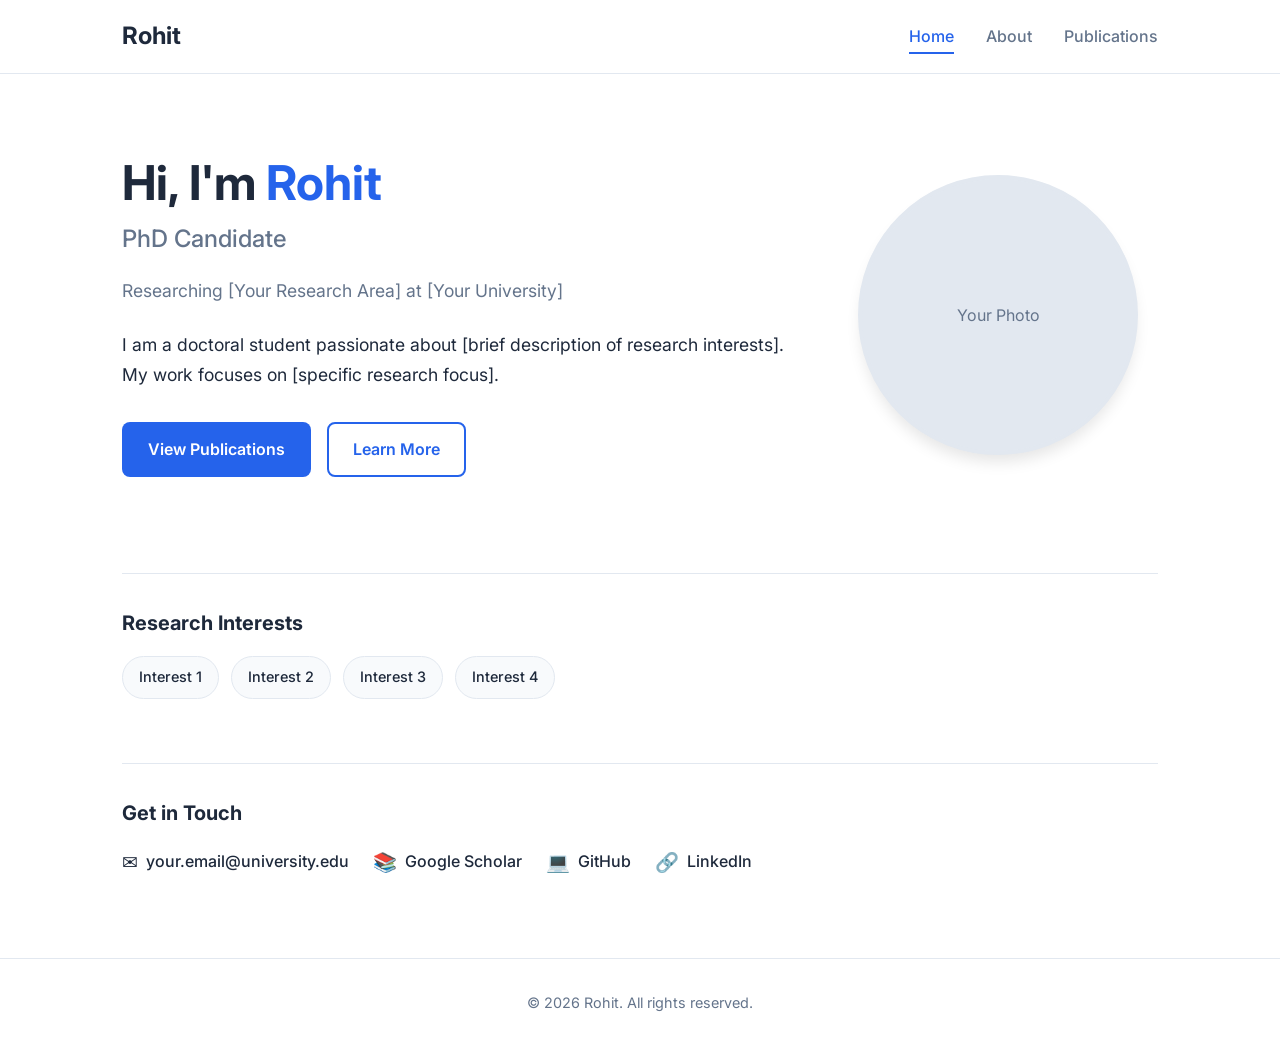
==== index.html @ 8405e7da "Add files via upload" ====
<!DOCTYPE html>
<html lang="en">
<head>
    <meta charset="UTF-8">
    <meta name="viewport" content="width=device-width, initial-scale=1.0">
    <title>Rohit | PhD Candidate</title>
    <link rel="preconnect" href="https://fonts.googleapis.com">
    <link rel="preconnect" href="https://fonts.gstatic.com" crossorigin>
    <link href="https://fonts.googleapis.com/css2?family=Inter:wght@400;500;600;700&display=swap" rel="stylesheet">
    <style>
        :root{--primary-color:#2563eb;--primary-dark:#1d4ed8;--secondary-color:#64748b;--text-color:#1e293b;--text-light:#64748b;--background:#fff;--background-alt:#f8fafc;--border-color:#e2e8f0;--font-family:'Inter',-apple-system,BlinkMacSystemFont,'Segoe UI',Roboto,sans-serif;--max-width:1100px;--shadow:0 4px 6px -1px rgba(0,0,0,0.1);--shadow-lg:0 10px 15px -3px rgba(0,0,0,0.1);--radius:8px;--transition:all .2s ease}*,*::before,*::after{box-sizing:border-box;margin:0;padding:0}html{scroll-behavior:smooth}body{font-family:var(--font-family);font-size:16px;line-height:1.7;color:var(--text-color);background:var(--background)}a{color:var(--primary-color);text-decoration:none;transition:var(--transition)}a:hover{color:var(--primary-dark)}img{max-width:100%;height:auto}.navbar{position:sticky;top:0;background:var(--background);border-bottom:1px solid var(--border-color);z-index:1000}.nav-container{max-width:var(--max-width);margin:0 auto;padding:1rem 2rem;display:flex;justify-content:space-between;align-items:center}.nav-logo{font-size:1.5rem;font-weight:700;color:var(--text-color)}.nav-logo:hover{color:var(--primary-color)}.nav-menu{display:flex;list-style:none;gap:2rem}.nav-link{color:var(--text-light);font-weight:500;padding:.5rem 0;position:relative}.nav-link::after{content:'';position:absolute;bottom:0;left:0;width:0;height:2px;background:var(--primary-color);transition:var(--transition)}.nav-link:hover,.nav-link.active{color:var(--primary-color)}.nav-link:hover::after,.nav-link.active::after{width:100%}.main-content{max-width:var(--max-width);margin:0 auto;padding:3rem 2rem;min-height:calc(100vh - 160px)}.hero{padding:2rem 0 4rem}.hero-content{display:grid;grid-template-columns:1fr 300px;gap:4rem;align-items:center}.hero-text h1{font-size:3rem;line-height:1.2;margin-bottom:.5rem}.hero-text h2{font-size:1.5rem;font-weight:500;color:var(--text-light);margin-bottom:1rem}.highlight{color:var(--primary-color)}.tagline{font-size:1.1rem;color:var(--secondary-color);margin-bottom:1.5rem}.intro{font-size:1.1rem;margin-bottom:2rem}.profile-photo{width:280px;height:280px;object-fit:cover;border-radius:50%;border:4px solid var(--border-color);box-shadow:var(--shadow-lg)}.cta-buttons{display:flex;gap:1rem;flex-wrap:wrap}.btn{display:inline-block;padding:.75rem 1.5rem;border-radius:var(--radius);font-weight:600;font-size:1rem;transition:var(--transition);cursor:pointer;border:2px solid transparent}.btn-primary{background:var(--primary-color);color:#fff}.btn-primary:hover{background:var(--primary-dark);color:#fff}.btn-secondary{background:transparent;border-color:var(--primary-color);color:var(--primary-color)}.btn-secondary:hover{background:var(--primary-color);color:#fff}.highlights,.contact-info{padding:2rem 0;border-top:1px solid var(--border-color);margin-top:2rem}.highlights h3,.contact-info h3{font-size:1.25rem;margin-bottom:1rem}.interest-tags{display:flex;flex-wrap:wrap;gap:.75rem}.tag{background:var(--background-alt);color:var(--text-color);padding:.5rem 1rem;border-radius:50px;font-size:.9rem;font-weight:500;border:1px solid var(--border-color);transition:var(--transition)}.tag:hover{background:var(--primary-color);color:#fff;border-color:var(--primary-color)}.contact-links{display:flex;flex-wrap:wrap;gap:1.5rem}.contact-link{display:flex;align-items:center;gap:.5rem;color:var(--text-color);font-weight:500}.contact-link:hover{color:var(--primary-color)}.icon{font-size:1.2rem}.footer{text-align:center;padding:2rem;border-top:1px solid var(--border-color);color:var(--text-light);font-size:.9rem}@media(max-width:768px){.nav-container{padding:1rem}.nav-menu{gap:1rem}.main-content{padding:2rem 1rem}.hero-content{grid-template-columns:1fr;gap:2rem;text-align:center}.hero-image{order:-1}.profile-photo{width:200px;height:200px}.hero-text h1{font-size:2rem}.cta-buttons{justify-content:center}.contact-links{flex-direction:column;gap:1rem}}
    </style>
</head>
<body>
    <nav class="navbar">
        <div class="nav-container">
            <a href="index.html" class="nav-logo">Rohit</a>
            <ul class="nav-menu">
                <li><a href="index.html" class="nav-link active">Home</a></li>
                <li><a href="about.html" class="nav-link">About</a></li>
                <li><a href="publications.html" class="nav-link">Publications</a></li>
            </ul>
        </div>
    </nav>

    <main class="main-content">
        <section class="hero">
            <div class="hero-content">
                <div class="hero-text">
                    <h1>Hi, I'm <span class="highlight">Rohit</span></h1>
                    <h2>PhD Candidate</h2>
                    <p class="tagline">Researching [Your Research Area] at [Your University]</p>
                    <p class="intro">
                        I am a doctoral student passionate about [brief description of research interests]. 
                        My work focuses on [specific research focus].
                    </p>
                    <div class="cta-buttons">
                        <a href="publications.html" class="btn btn-primary">View Publications</a>
                        <a href="about.html" class="btn btn-secondary">Learn More</a>
                    </div>
                </div>
                <div class="hero-image">
                    <div class="profile-photo" style="background:#e2e8f0;display:flex;align-items:center;justify-content:center;color:#64748b;font-size:1rem;">Your Photo</div>
                </div>
            </div>
        </section>

        <section class="highlights">
            <h3>Research Interests</h3>
            <div class="interest-tags">
                <span class="tag">Interest 1</span>
                <span class="tag">Interest 2</span>
                <span class="tag">Interest 3</span>
                <span class="tag">Interest 4</span>
            </div>
        </section>

        <section class="contact-info">
            <h3>Get in Touch</h3>
            <div class="contact-links">
                <a href="mailto:your.email@university.edu" class="contact-link">
                    <span class="icon">✉</span> your.email@university.edu
                </a>
                <a href="https://scholar.google.com/" target="_blank" class="contact-link">
                    <span class="icon">📚</span> Google Scholar
                </a>
                <a href="https://github.com/yourusername" target="_blank" class="contact-link">
                    <span class="icon">💻</span> GitHub
                </a>
                <a href="https://linkedin.com/in/yourusername" target="_blank" class="contact-link">
                    <span class="icon">🔗</span> LinkedIn
                </a>
            </div>
        </section>
    </main>

    <footer class="footer">
        <p>&copy; 2026 Rohit. All rights reserved.</p>
    </footer>
</body>
</html>
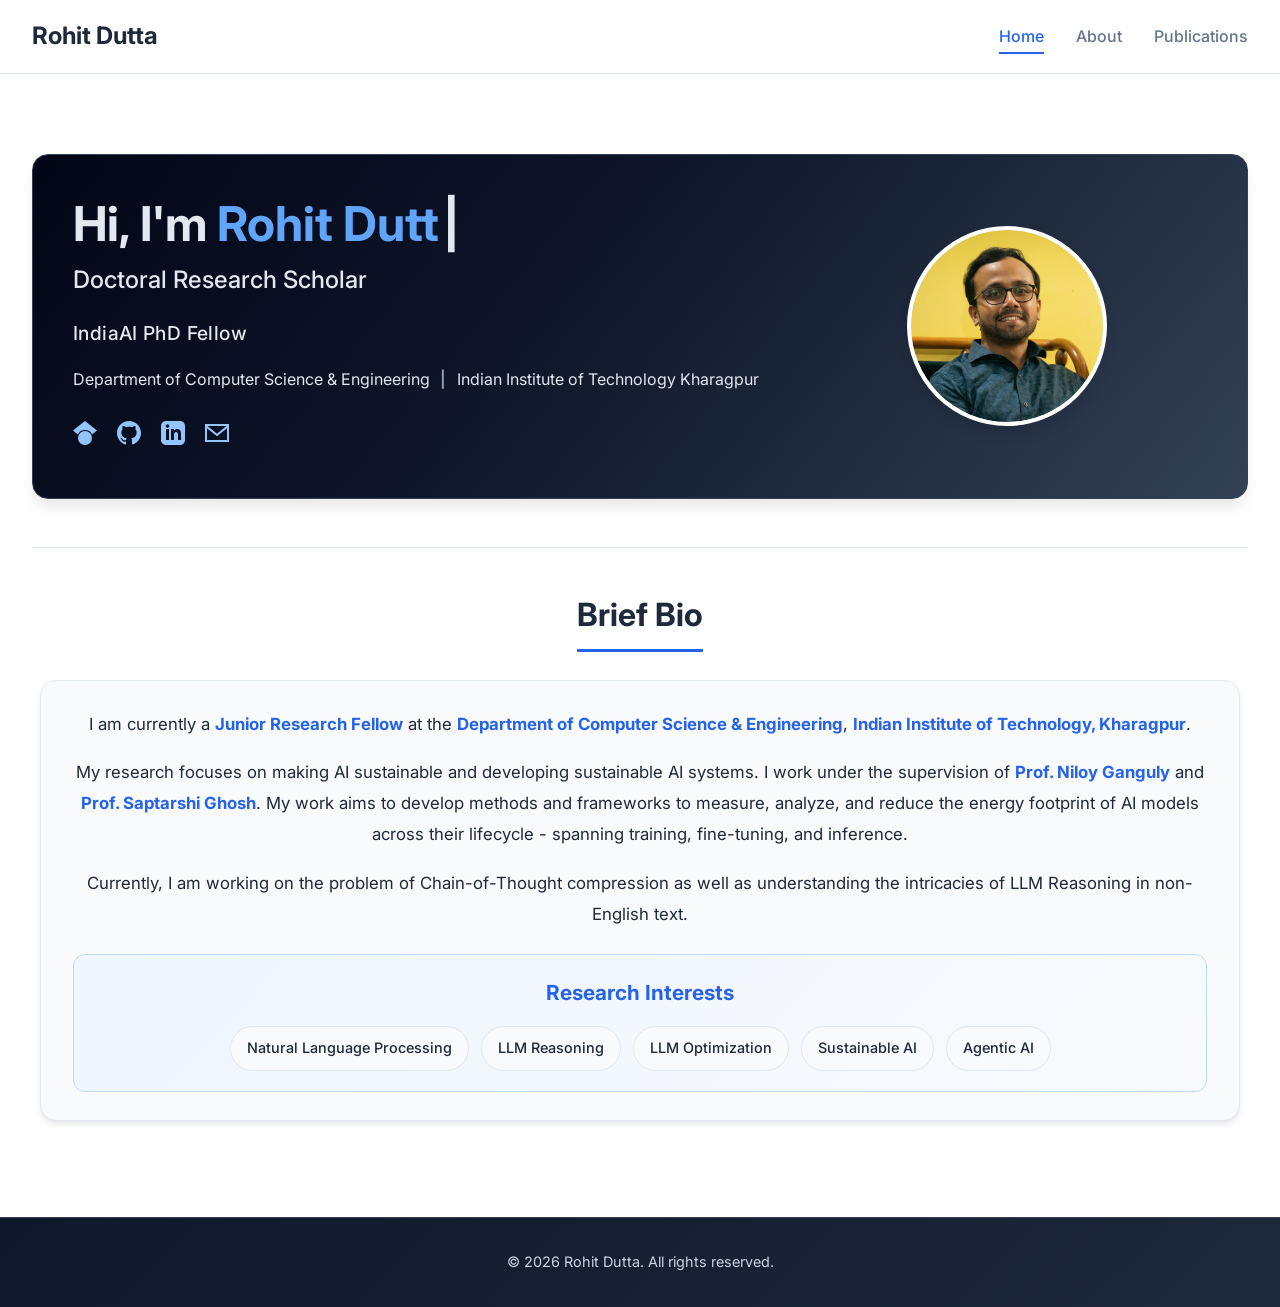
==== commit 9a01c1d8: "Add files via upload" ====
--- a/index.html
+++ b/index.html
@@ -3,18 +3,16 @@
 <head>
     <meta charset="UTF-8">
     <meta name="viewport" content="width=device-width, initial-scale=1.0">
-    <title>Rohit | PhD Candidate</title>
+    <title>Rohit Dutta - Research Scholar</title>
     <link rel="preconnect" href="https://fonts.googleapis.com">
     <link rel="preconnect" href="https://fonts.gstatic.com" crossorigin>
     <link href="https://fonts.googleapis.com/css2?family=Inter:wght@400;500;600;700&display=swap" rel="stylesheet">
-    <style>
-        :root{--primary-color:#2563eb;--primary-dark:#1d4ed8;--secondary-color:#64748b;--text-color:#1e293b;--text-light:#64748b;--background:#fff;--background-alt:#f8fafc;--border-color:#e2e8f0;--font-family:'Inter',-apple-system,BlinkMacSystemFont,'Segoe UI',Roboto,sans-serif;--max-width:1100px;--shadow:0 4px 6px -1px rgba(0,0,0,0.1);--shadow-lg:0 10px 15px -3px rgba(0,0,0,0.1);--radius:8px;--transition:all .2s ease}*,*::before,*::after{box-sizing:border-box;margin:0;padding:0}html{scroll-behavior:smooth}body{font-family:var(--font-family);font-size:16px;line-height:1.7;color:var(--text-color);background:var(--background)}a{color:var(--primary-color);text-decoration:none;transition:var(--transition)}a:hover{color:var(--primary-dark)}img{max-width:100%;height:auto}.navbar{position:sticky;top:0;background:var(--background);border-bottom:1px solid var(--border-color);z-index:1000}.nav-container{max-width:var(--max-width);margin:0 auto;padding:1rem 2rem;display:flex;justify-content:space-between;align-items:center}.nav-logo{font-size:1.5rem;font-weight:700;color:var(--text-color)}.nav-logo:hover{color:var(--primary-color)}.nav-menu{display:flex;list-style:none;gap:2rem}.nav-link{color:var(--text-light);font-weight:500;padding:.5rem 0;position:relative}.nav-link::after{content:'';position:absolute;bottom:0;left:0;width:0;height:2px;background:var(--primary-color);transition:var(--transition)}.nav-link:hover,.nav-link.active{color:var(--primary-color)}.nav-link:hover::after,.nav-link.active::after{width:100%}.main-content{max-width:var(--max-width);margin:0 auto;padding:3rem 2rem;min-height:calc(100vh - 160px)}.hero{padding:2rem 0 4rem}.hero-content{display:grid;grid-template-columns:1fr 300px;gap:4rem;align-items:center}.hero-text h1{font-size:3rem;line-height:1.2;margin-bottom:.5rem}.hero-text h2{font-size:1.5rem;font-weight:500;color:var(--text-light);margin-bottom:1rem}.highlight{color:var(--primary-color)}.tagline{font-size:1.1rem;color:var(--secondary-color);margin-bottom:1.5rem}.intro{font-size:1.1rem;margin-bottom:2rem}.profile-photo{width:280px;height:280px;object-fit:cover;border-radius:50%;border:4px solid var(--border-color);box-shadow:var(--shadow-lg)}.cta-buttons{display:flex;gap:1rem;flex-wrap:wrap}.btn{display:inline-block;padding:.75rem 1.5rem;border-radius:var(--radius);font-weight:600;font-size:1rem;transition:var(--transition);cursor:pointer;border:2px solid transparent}.btn-primary{background:var(--primary-color);color:#fff}.btn-primary:hover{background:var(--primary-dark);color:#fff}.btn-secondary{background:transparent;border-color:var(--primary-color);color:var(--primary-color)}.btn-secondary:hover{background:var(--primary-color);color:#fff}.highlights,.contact-info{padding:2rem 0;border-top:1px solid var(--border-color);margin-top:2rem}.highlights h3,.contact-info h3{font-size:1.25rem;margin-bottom:1rem}.interest-tags{display:flex;flex-wrap:wrap;gap:.75rem}.tag{background:var(--background-alt);color:var(--text-color);padding:.5rem 1rem;border-radius:50px;font-size:.9rem;font-weight:500;border:1px solid var(--border-color);transition:var(--transition)}.tag:hover{background:var(--primary-color);color:#fff;border-color:var(--primary-color)}.contact-links{display:flex;flex-wrap:wrap;gap:1.5rem}.contact-link{display:flex;align-items:center;gap:.5rem;color:var(--text-color);font-weight:500}.contact-link:hover{color:var(--primary-color)}.icon{font-size:1.2rem}.footer{text-align:center;padding:2rem;border-top:1px solid var(--border-color);color:var(--text-light);font-size:.9rem}@media(max-width:768px){.nav-container{padding:1rem}.nav-menu{gap:1rem}.main-content{padding:2rem 1rem}.hero-content{grid-template-columns:1fr;gap:2rem;text-align:center}.hero-image{order:-1}.profile-photo{width:200px;height:200px}.hero-text h1{font-size:2rem}.cta-buttons{justify-content:center}.contact-links{flex-direction:column;gap:1rem}}
-    </style>
+    <link rel="stylesheet" href="styles.css">
 </head>
-<body>
+<body class="home-page">
     <nav class="navbar">
         <div class="nav-container">
-            <a href="index.html" class="nav-logo">Rohit</a>
+            <a href="index.html" class="nav-logo">Rohit Dutta</a>
             <ul class="nav-menu">
                 <li><a href="index.html" class="nav-link active">Home</a></li>
                 <li><a href="about.html" class="nav-link">About</a></li>
@@ -25,57 +23,97 @@
 
     <main class="main-content">
         <section class="hero">
-            <div class="hero-content">
-                <div class="hero-text">
-                    <h1>Hi, I'm <span class="highlight">Rohit</span></h1>
-                    <h2>PhD Candidate</h2>
-                    <p class="tagline">Researching [Your Research Area] at [Your University]</p>
-                    <p class="intro">
-                        I am a doctoral student passionate about [brief description of research interests]. 
-                        My work focuses on [specific research focus].
-                    </p>
-                    <div class="cta-buttons">
-                        <a href="publications.html" class="btn btn-primary">View Publications</a>
-                        <a href="about.html" class="btn btn-secondary">Learn More</a>
+            <div class="hero-block">
+                <div class="hero-content">
+                    <div class="hero-text">
+                        <h1 id="typewriter-heading" aria-label="Hi, I'm Rohit Dutta"></h1>
+                        <h2>Doctoral Research Scholar</h2>
+                        <h3 class="fellowship-title">IndiaAI PhD Fellow</h3>
+                        <p class="tagline"><span>Department of Computer Science & Engineering</span><span class="divider">|</span><span>Indian Institute of Technology Kharagpur</span></p>
+                        <div class="social-block">
+                            <a href="https://scholar.google.com/citations?user=ID4lfNgAAAAJ&hl=en" target="_blank" title="Google Scholar">
+                                <svg xmlns="http://www.w3.org/2000/svg" width="24" height="24" viewBox="0 0 24 24" fill="currentColor"><path d="M12 24a7 7 0 1 1 0-14 7 7 0 0 1 0 14zm0-24L0 9.5l4.838 3.94A8 8 0 0 1 12 9a8 8 0 0 1 7.162 4.44L24 9.5z"/></svg>
+                            </a>
+                            <a href="https://github.com/rohitdutta2510" target="_blank" title="GitHub">
+                                <svg xmlns="http://www.w3.org/2000/svg" width="24" height="24" viewBox="0 0 24 24" fill="currentColor"><path d="M12 0c-6.626 0-12 5.373-12 12 0 5.302 3.438 9.8 8.207 11.387.599.111.793-.261.793-.577v-2.234c-3.338.726-4.033-1.416-4.033-1.416-.546-1.387-1.333-1.756-1.333-1.756-1.089-.745.083-.729.083-.729 1.205.084 1.839 1.237 1.839 1.237 1.07 1.834 2.807 1.304 3.492.997.107-.775.418-1.305.762-1.604-2.665-.305-5.467-1.334-5.467-5.931 0-1.311.469-2.381 1.236-3.221-.124-.303-.535-1.524.117-3.176 0 0 1.008-.322 3.301 1.23.957-.266 1.983-.399 3.003-.404 1.02.005 2.047.138 3.006.404 2.291-1.552 3.297-1.23 3.297-1.23.653 1.653.242 2.874.118 3.176.77.84 1.235 1.911 1.235 3.221 0 4.609-2.807 5.624-5.479 5.921.43.372.823 1.102.823 2.222v3.293c0 .319.192.694.801.576 4.765-1.589 8.199-6.086 8.199-11.386 0-6.627-5.373-12-12-12z"/></svg>
+                            </a>
+                            <a href="https://www.linkedin.com/in/rohit-dutta-kgp/" target="_blank" title="LinkedIn">
+                                <svg xmlns="http://www.w3.org/2000/svg" width="24" height="24" viewBox="0 0 24 24" fill="currentColor"><path d="M19 0h-14c-2.761 0-5 2.239-5 5v14c0 2.761 2.239 5 5 5h14c2.762 0 5-2.239 5-5v-14c0-2.761-2.238-5-5-5zm-11 19h-3v-11h3v11zm-1.5-12.268c-.966 0-1.75-.79-1.75-1.764s.784-1.764 1.75-1.764 1.75.79 1.75 1.764-.783 1.764-1.75 1.764zm13.5 12.268h-3v-5.604c0-3.368-4-3.113-4 0v5.604h-3v-11h3v1.765c1.396-2.586 7-2.777 7 2.476v6.759z"/></svg>
+                            </a>
+                            <a href="mailto:rohitdutta2510@gmail.com" title="Email">
+                                <svg xmlns="http://www.w3.org/2000/svg" width="24" height="24" viewBox="0 0 24 24" fill="currentColor"><path d="M0 3v18h24v-18h-24zm21.518 2l-9.518 7.713-9.518-7.713h19.036zm-19.518 14v-11.817l10 8.104 10-8.104v11.817h-20z"/></svg>
+                            </a>
+                        </div>
                     </div>
-                </div>
-                <div class="hero-image">
-                    <div class="profile-photo" style="background:#e2e8f0;display:flex;align-items:center;justify-content:center;color:#64748b;font-size:1rem;">Your Photo</div>
+                    <div class="hero-image">
+                        <div class="profile-photo">
+                            <img src="profile_photo.jpg" alt="Profile Photo">
+                        </div>
+                    </div>
                 </div>
             </div>
         </section>
 
-        <section class="highlights">
-            <h3>Research Interests</h3>
-            <div class="interest-tags">
-                <span class="tag">Interest 1</span>
-                <span class="tag">Interest 2</span>
-                <span class="tag">Interest 3</span>
-                <span class="tag">Interest 4</span>
-            </div>
-        </section>
+        <section class="bio">
+            <h1>Brief Bio</h1>
+            <div class="bio-content">
+                <p>I am currently a <strong>Junior Research Fellow</strong> at the <strong>Department of Computer Science &amp; Engineering</strong>, <strong>Indian Institute of Technology, Kharagpur</strong>.</p>
 
-        <section class="contact-info">
-            <h3>Get in Touch</h3>
-            <div class="contact-links">
-                <a href="mailto:your.email@university.edu" class="contact-link">
-                    <span class="icon">✉</span> your.email@university.edu
-                </a>
-                <a href="https://scholar.google.com/" target="_blank" class="contact-link">
-                    <span class="icon">📚</span> Google Scholar
-                </a>
-                <a href="https://github.com/yourusername" target="_blank" class="contact-link">
-                    <span class="icon">💻</span> GitHub
-                </a>
-                <a href="https://linkedin.com/in/yourusername" target="_blank" class="contact-link">
-                    <span class="icon">🔗</span> LinkedIn
-                </a>
+                <p>My research focuses on making AI sustainable and developing sustainable AI systems. I work under the supervision of <strong><a href="https://niloy-ganguly.github.io/" target="_blank" rel="noopener noreferrer">Prof. Niloy Ganguly</a></strong> and <strong><a href="https://sites.google.com/site/saptarshighosh/home" target="_blank" rel="noopener noreferrer">Prof. Saptarshi Ghosh</a></strong>. My work aims to develop methods and frameworks to measure, analyze, and reduce the energy footprint of AI models across their lifecycle - spanning training, fine-tuning, and inference.</p>
+
+                <p>Currently, I am working on the problem of Chain-of-Thought compression as well as understanding the intricacies of LLM Reasoning in non-English text.</p>
+                <div class="research-interests-box" aria-label="Research interests">
+                    <p class="research-interests-intro"><strong>Research Interests</strong></p>
+                    <div class="interest-tags bio-interest-tags">
+                        <span class="tag">Natural Language Processing</span>
+                        <span class="tag">LLM Reasoning</span>
+                        <span class="tag">LLM Optimization</span>
+                        <span class="tag">Sustainable AI</span>
+                        <span class="tag">Agentic AI</span>
+                    </div>
+                </div>
             </div>
         </section>
     </main>
 
     <footer class="footer">
-        <p>&copy; 2026 Rohit. All rights reserved.</p>
+        <p>&copy; 2026 Rohit Dutta. All rights reserved.</p>
     </footer>
+
+    <script>
+        (function () {
+            const heading = document.getElementById('typewriter-heading');
+            if (!heading) {
+                return;
+            }
+
+            const prefix = "Hi, I'm ";
+            const name = 'Rohit Dutta';
+            const cursor = '<span class="type-cursor" aria-hidden="true">|</span>';
+
+            let i = 0;
+            let j = 0;
+
+            const type = function () {
+                if (i < prefix.length) {
+                    heading.innerHTML = prefix.slice(0, i + 1) + cursor;
+                    i += 1;
+                    setTimeout(type, 70);
+                    return;
+                }
+
+                if (j < name.length) {
+                    heading.innerHTML = prefix + '<span class="highlight">' + name.slice(0, j + 1) + '</span>' + cursor;
+                    j += 1;
+                    setTimeout(type, 90);
+                    return;
+                }
+
+                heading.innerHTML = prefix + '<span class="highlight">' + name + '</span>';
+            };
+
+            type();
+        })();
+    </script>
 </body>
 </html>
--- a/styles.css
+++ b/styles.css
@@ -0,0 +1,399 @@
+:root {
+	--primary-color: #2563eb;
+	--primary-dark: #1d4ed8;
+	--secondary-color: #64748b;
+	--text-color: #1e293b;
+	--text-light: #64748b;
+	--background: #fff;
+	--background-alt: #f8fafc;
+	--border-color: #e2e8f0;
+	--font-family: 'Inter', -apple-system, BlinkMacSystemFont, 'Segoe UI', Roboto, sans-serif;
+	--max-width: 1100px;
+	--shadow: 0 4px 6px -1px rgba(0, 0, 0, 0.1);
+	--shadow-lg: 0 10px 15px -3px rgba(0, 0, 0, 0.1);
+	--transition: all 0.2s ease;
+}
+
+body.home-page {
+	--max-width: 1300px;
+}
+
+*,
+*::before,
+*::after {
+	box-sizing: border-box;
+	margin: 0;
+	padding: 0;
+}
+
+html {
+	scroll-behavior: smooth;
+}
+
+body {
+	font-family: var(--font-family);
+	font-size: 16px;
+	line-height: 1.7;
+	color: var(--text-color);
+	background: var(--background);
+}
+
+a {
+	color: var(--primary-color);
+	text-decoration: none;
+	transition: var(--transition);
+}
+
+a:hover {
+	color: var(--primary-dark);
+}
+
+img {
+	max-width: 100%;
+	height: auto;
+}
+
+.navbar {
+	position: sticky;
+	top: 0;
+	background: var(--background);
+	border-bottom: 1px solid var(--border-color);
+	z-index: 1000;
+}
+
+.nav-container {
+	max-width: var(--max-width);
+	margin: 0 auto;
+	padding: 1rem 2rem;
+	display: flex;
+	justify-content: space-between;
+	align-items: center;
+}
+
+.nav-logo {
+	font-size: 1.5rem;
+	font-weight: 700;
+	color: var(--text-color);
+}
+
+.nav-logo:hover {
+	color: var(--primary-color);
+}
+
+.nav-menu {
+	display: flex;
+	list-style: none;
+	gap: 2rem;
+}
+
+.nav-link {
+	color: var(--text-light);
+	font-weight: 500;
+	padding: 0.5rem 0;
+	position: relative;
+}
+
+.nav-link::after {
+	content: '';
+	position: absolute;
+	bottom: 0;
+	left: 0;
+	width: 0;
+	height: 2px;
+	background: var(--primary-color);
+	transition: var(--transition);
+}
+
+.nav-link:hover,
+.nav-link.active {
+	color: var(--primary-color);
+}
+
+.nav-link:hover::after,
+.nav-link.active::after {
+	width: 100%;
+}
+
+.main-content {
+	max-width: var(--max-width);
+	margin: 0 auto;
+	padding: 3rem 2rem;
+	min-height: calc(100vh - 160px);
+}
+
+.hero {
+	padding: 2rem 0;
+}
+
+.hero-content {
+	display: grid;
+	grid-template-columns: 1fr 300px;
+	gap: 4rem;
+	align-items: center;
+}
+
+.hero-text h1 {
+	font-size: 3rem;
+	line-height: 1.2;
+	margin-bottom: 0.5rem;
+}
+
+.type-cursor {
+	display: inline-block;
+	margin-left: 0.08em;
+	animation: cursor-blink 0.85s step-end infinite;
+}
+
+@keyframes cursor-blink {
+	0%, 100% { opacity: 1; }
+	50% { opacity: 0; }
+}
+
+.hero-text h2 {
+	font-size: 1.5rem;
+	font-weight: 500;
+	color: var(--text-light);
+	margin-bottom: 1rem;
+}
+
+.hero-text h3 {
+	font-size: 1.2rem;
+	font-weight: 500;
+	color: var(--text-light);
+	margin-bottom: 1rem;
+}
+
+.fellowship-title {
+	font-size: 1.1rem;
+	font-weight: 600;
+	letter-spacing: 0.02em;
+	color: var(--primary-dark);
+	margin-bottom: 0.75rem;
+}
+
+.highlight {
+	color: var(--primary-color);
+}
+
+.tagline {
+	font-size: 1rem;
+	color: var(--secondary-color);
+	margin-bottom: 1.5rem;
+	display: flex;
+	align-items: center;
+	gap: 0.65rem;
+	flex-wrap: wrap;
+}
+
+.tagline .divider {
+	color: #94a3b8;
+	font-weight: 600;
+}
+
+.profile-photo {
+	border-radius: 50%;
+	border: 4px solid var(--border-color);
+	box-shadow: var(--shadow-lg);
+}
+
+.interest-tags {
+	display: flex;
+	flex-wrap: wrap;
+	gap: 0.75rem;
+}
+
+.tag {
+	background: var(--background-alt);
+	color: var(--text-color);
+	padding: 0.5rem 1rem;
+	border-radius: 50px;
+	font-size: 0.9rem;
+	font-weight: 500;
+	border: 1px solid var(--border-color);
+	transition: var(--transition);
+}
+
+.tag:hover {
+	background: var(--primary-color);
+	color: #fff;
+	border-color: var(--primary-color);
+}
+
+.footer {
+	text-align: center;
+	padding: 2rem;
+	background: linear-gradient(135deg, #0f172a 0%, #1e293b 100%);
+	border-top: 1px solid #334155;
+	color: #cbd5e1;
+	font-size: 0.9rem;
+}
+
+.social-block {
+	display: flex;
+	gap: 1.25rem;
+}
+
+.social-block a {
+	color: var(--primary-color);
+	font-size: 1.5rem;
+	transition: var(--transition);
+}
+
+.social-block a:hover {
+	color: var(--primary-dark);
+	transform: scale(1.15);
+}
+
+.bio {
+	padding: 2.5rem 0 3rem;
+	border-top: 1px solid var(--border-color);
+	margin-top: 1rem;
+	text-align: center;
+}
+
+.bio h1 {
+	display: inline-block;
+	font-size: 2rem;
+	padding-bottom: 0.4rem;
+	border-bottom: 3px solid var(--primary-color);
+}
+
+.bio-content {
+	max-width: 1200px;
+	margin: 1.75rem auto 0;
+	text-align: center;
+	font-size: 1.05rem;
+	color: var(--text-color);
+	line-height: 1.85;
+	background: var(--background-alt);
+	border: 1px solid var(--border-color);
+	border-radius: 16px;
+	padding: 1.75rem 2rem;
+	box-shadow: var(--shadow);
+}
+
+.bio-content p + p {
+	margin-top: 1.1rem;
+}
+
+.research-interests-box {
+	margin-top: 1.5rem;
+	padding: 1.15rem 1.2rem 1.25rem;
+	border: 1px solid #bfdbfe;
+	border-radius: 12px;
+	background: linear-gradient(135deg, #eff6ff 0%, #f8fafc 100%);
+}
+
+.research-interests-intro {
+	margin-top: 0;
+	font-weight: 600;
+	font-size: 1.3rem;
+	color: var(--primary-dark);
+}
+
+.bio-interest-tags {
+	margin-top: 0.9rem;
+	justify-content: center;
+}
+
+.bio-content strong {
+	color: var(--primary-color);
+	font-weight: 700;
+}
+
+.hero-block {
+	background: linear-gradient(130deg, #020617 0%, #0f172a 45%, #334155 100%);
+	border: 1px solid #334155;
+	border-radius: 16px;
+	padding: 2.5rem;
+	box-shadow: var(--shadow-lg);
+}
+
+.hero-block .hero-text h1,
+.hero-block .hero-text h2,
+.hero-block .hero-text h3,
+.hero-block .tagline {
+	color: #e2e8f0;
+}
+
+.hero-block .highlight {
+	color: #60a5fa;
+}
+
+.hero-block .tagline .divider {
+	color: #94a3b8;
+}
+
+.hero-block .social-block a {
+	color: #93c5fd;
+}
+
+.hero-block .social-block a:hover {
+	color: #dbeafe;
+}
+
+.hero-block .profile-photo {
+	width: 200px;
+	height: 200px;
+	border-radius: 50%;
+	overflow: hidden;
+	border: 4px solid #fff;
+	box-shadow: var(--shadow-lg);
+	background: #e2e8f0;
+}
+
+.hero-block .profile-photo img {
+	width: 100%;
+	height: 100%;
+	object-fit: cover;
+	border-radius: 50%;
+}
+
+.page-header {
+	text-align: center;
+	margin-bottom: 3rem;
+	padding-bottom: 2rem;
+	border-bottom: 1px solid var(--border-color);
+}
+
+.page-header h1 {
+	font-size: 2.5rem;
+	margin-bottom: 0.5rem;
+}
+
+.page-subtitle {
+	color: var(--text-light);
+	font-size: 1.1rem;
+}
+
+@media (max-width: 768px) {
+	.nav-container {
+		padding: 1rem;
+	}
+
+	.nav-menu {
+		gap: 1rem;
+	}
+
+	.main-content {
+		padding: 2rem 1rem;
+	}
+
+	.hero-content {
+		grid-template-columns: 1fr;
+		gap: 2rem;
+		text-align: center;
+	}
+
+	.hero-image {
+		order: -1;
+	}
+
+	.tagline {
+		justify-content: center;
+	}
+
+	.tagline .divider {
+		display: none;
+	}
+}
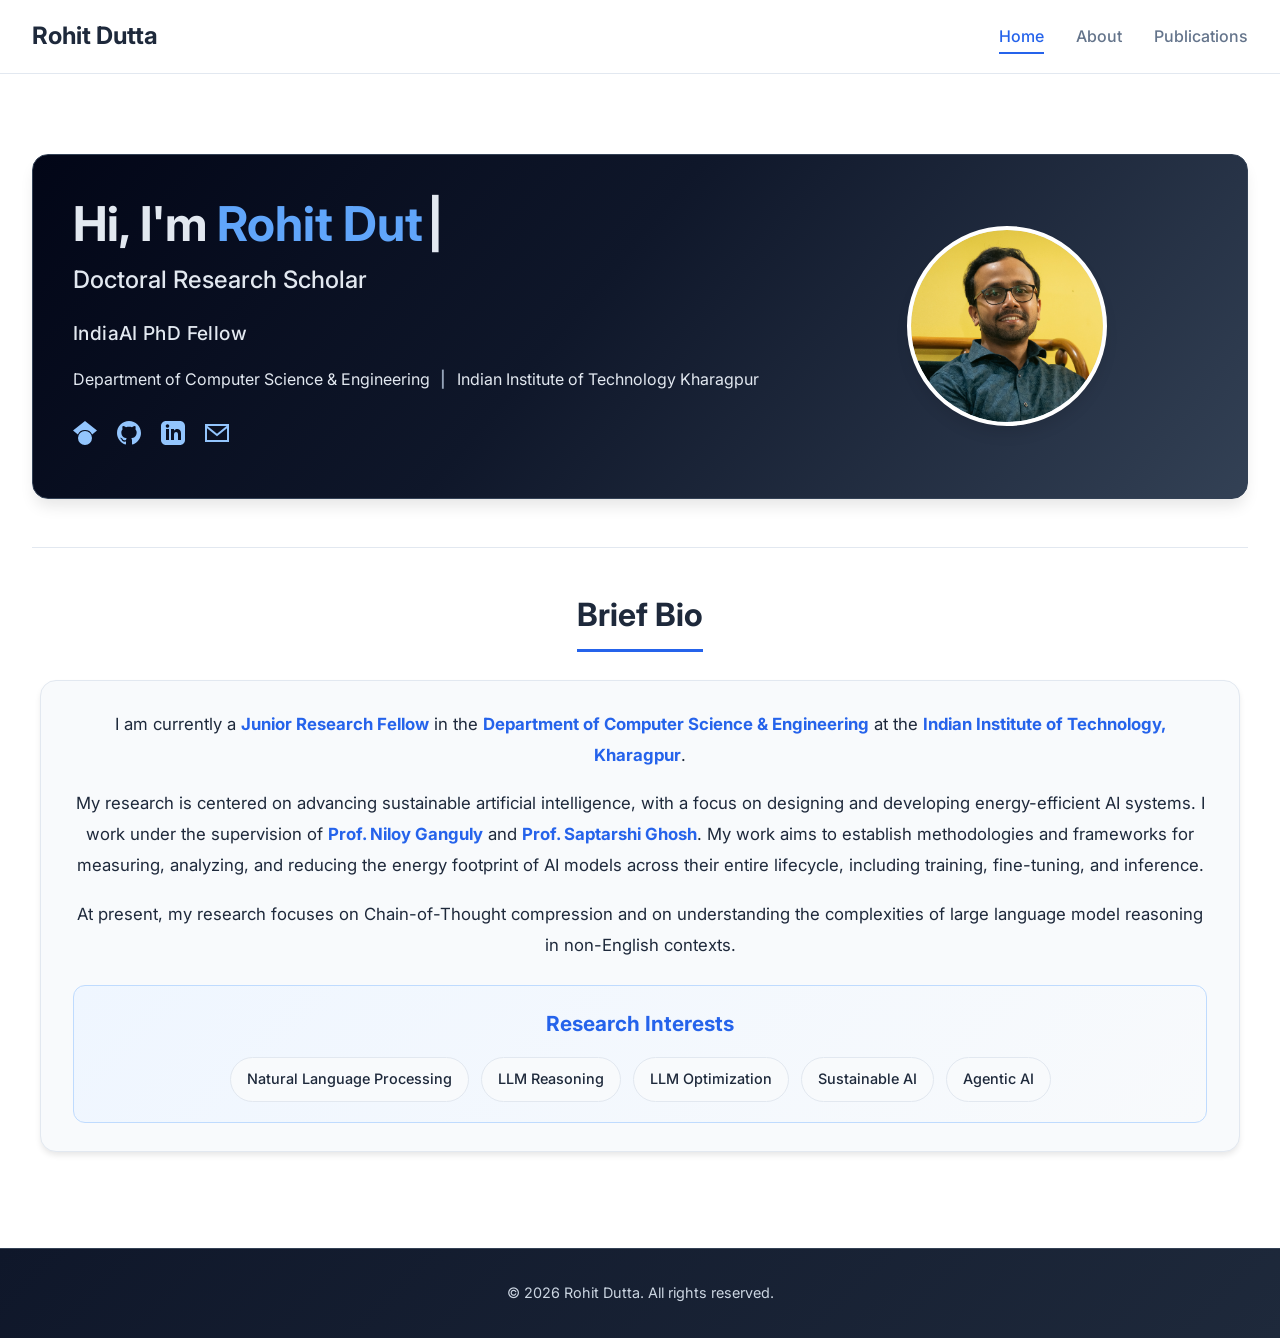
==== commit 7f5a5748: "Add files via upload" ====
--- a/index.html
+++ b/index.html
@@ -57,11 +57,11 @@
         <section class="bio">
             <h1>Brief Bio</h1>
             <div class="bio-content">
-                <p>I am currently a <strong>Junior Research Fellow</strong> at the <strong>Department of Computer Science &amp; Engineering</strong>, <strong>Indian Institute of Technology, Kharagpur</strong>.</p>
+                <p>I am currently a <strong>Junior Research Fellow</strong> in the <strong>Department of Computer Science &amp; Engineering</strong> at the <strong>Indian Institute of Technology, Kharagpur</strong>.</p>
 
-                <p>My research focuses on making AI sustainable and developing sustainable AI systems. I work under the supervision of <strong><a href="https://niloy-ganguly.github.io/" target="_blank" rel="noopener noreferrer">Prof. Niloy Ganguly</a></strong> and <strong><a href="https://sites.google.com/site/saptarshighosh/home" target="_blank" rel="noopener noreferrer">Prof. Saptarshi Ghosh</a></strong>. My work aims to develop methods and frameworks to measure, analyze, and reduce the energy footprint of AI models across their lifecycle - spanning training, fine-tuning, and inference.</p>
+                <p>My research is centered on advancing sustainable artificial intelligence, with a focus on designing and developing energy-efficient AI systems. I work under the supervision of <strong><a href="https://niloy-ganguly.github.io/" target="_blank" rel="noopener noreferrer">Prof. Niloy Ganguly</a></strong> and <strong><a href="https://sites.google.com/site/saptarshighosh/home" target="_blank" rel="noopener noreferrer">Prof. Saptarshi Ghosh</a></strong>. My work aims to establish methodologies and frameworks for measuring, analyzing, and reducing the energy footprint of AI models across their entire lifecycle, including training, fine-tuning, and inference.</p>
 
-                <p>Currently, I am working on the problem of Chain-of-Thought compression as well as understanding the intricacies of LLM Reasoning in non-English text.</p>
+                <p>At present, my research focuses on Chain-of-Thought compression and on understanding the complexities of large language model reasoning in non-English contexts.</p>
                 <div class="research-interests-box" aria-label="Research interests">
                     <p class="research-interests-intro"><strong>Research Interests</strong></p>
                     <div class="interest-tags bio-interest-tags">
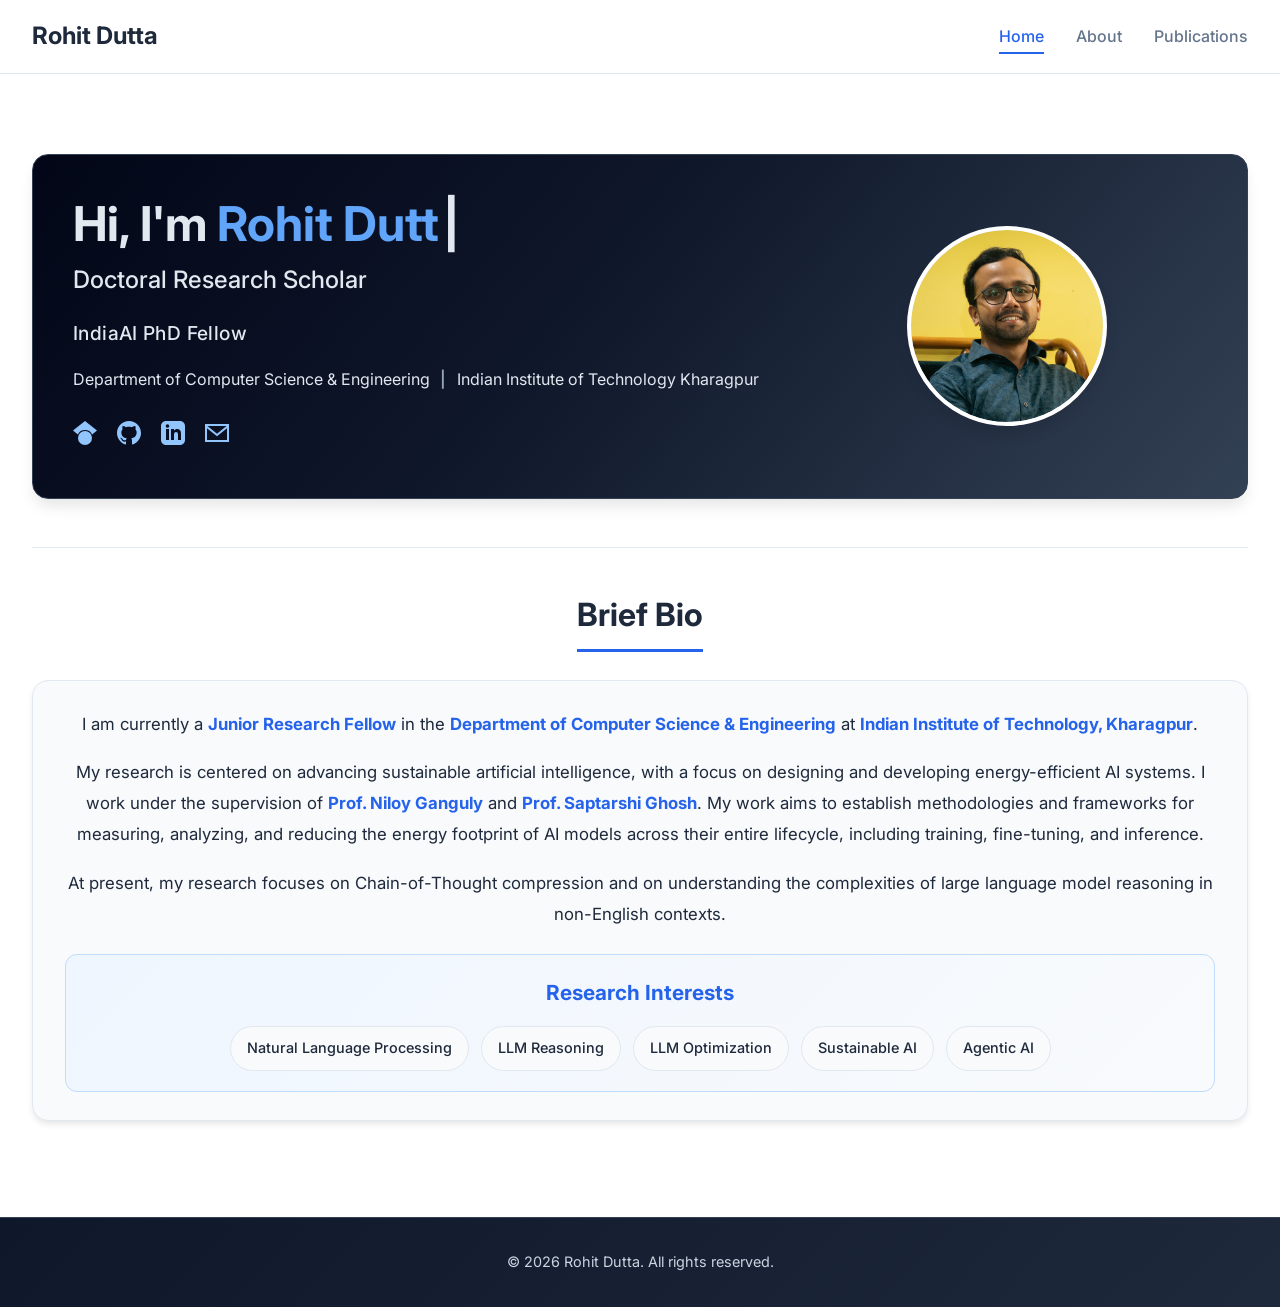
==== commit 7836c132: "Fix HTML encoding issues in index.html" ====
--- a/index.html
+++ b/index.html
@@ -57,7 +57,7 @@
         <section class="bio">
             <h1>Brief Bio</h1>
             <div class="bio-content">
-                <p>I am currently a <strong>Junior Research Fellow</strong> in the <strong>Department of Computer Science &amp; Engineering</strong> at the <strong>Indian Institute of Technology, Kharagpur</strong>.</p>
+                <p>I am currently a <strong>Junior Research Fellow</strong> in the <strong>Department of Computer Science &amp; Engineering</strong> at <strong>Indian Institute of Technology, Kharagpur</strong>.</p>
 
                 <p>My research is centered on advancing sustainable artificial intelligence, with a focus on designing and developing energy-efficient AI systems. I work under the supervision of <strong><a href="https://niloy-ganguly.github.io/" target="_blank" rel="noopener noreferrer">Prof. Niloy Ganguly</a></strong> and <strong><a href="https://sites.google.com/site/saptarshighosh/home" target="_blank" rel="noopener noreferrer">Prof. Saptarshi Ghosh</a></strong>. My work aims to establish methodologies and frameworks for measuring, analyzing, and reducing the energy footprint of AI models across their entire lifecycle, including training, fine-tuning, and inference.</p>
 
--- a/styles.css
+++ b/styles.css
@@ -259,7 +259,7 @@
 }
 
 .bio-content {
-	max-width: 1200px;
+	max-width: 1300px;
 	margin: 1.75rem auto 0;
 	text-align: center;
 	font-size: 1.05rem;
@@ -396,4 +396,4 @@
 	.tagline .divider {
 		display: none;
 	}
-}+}
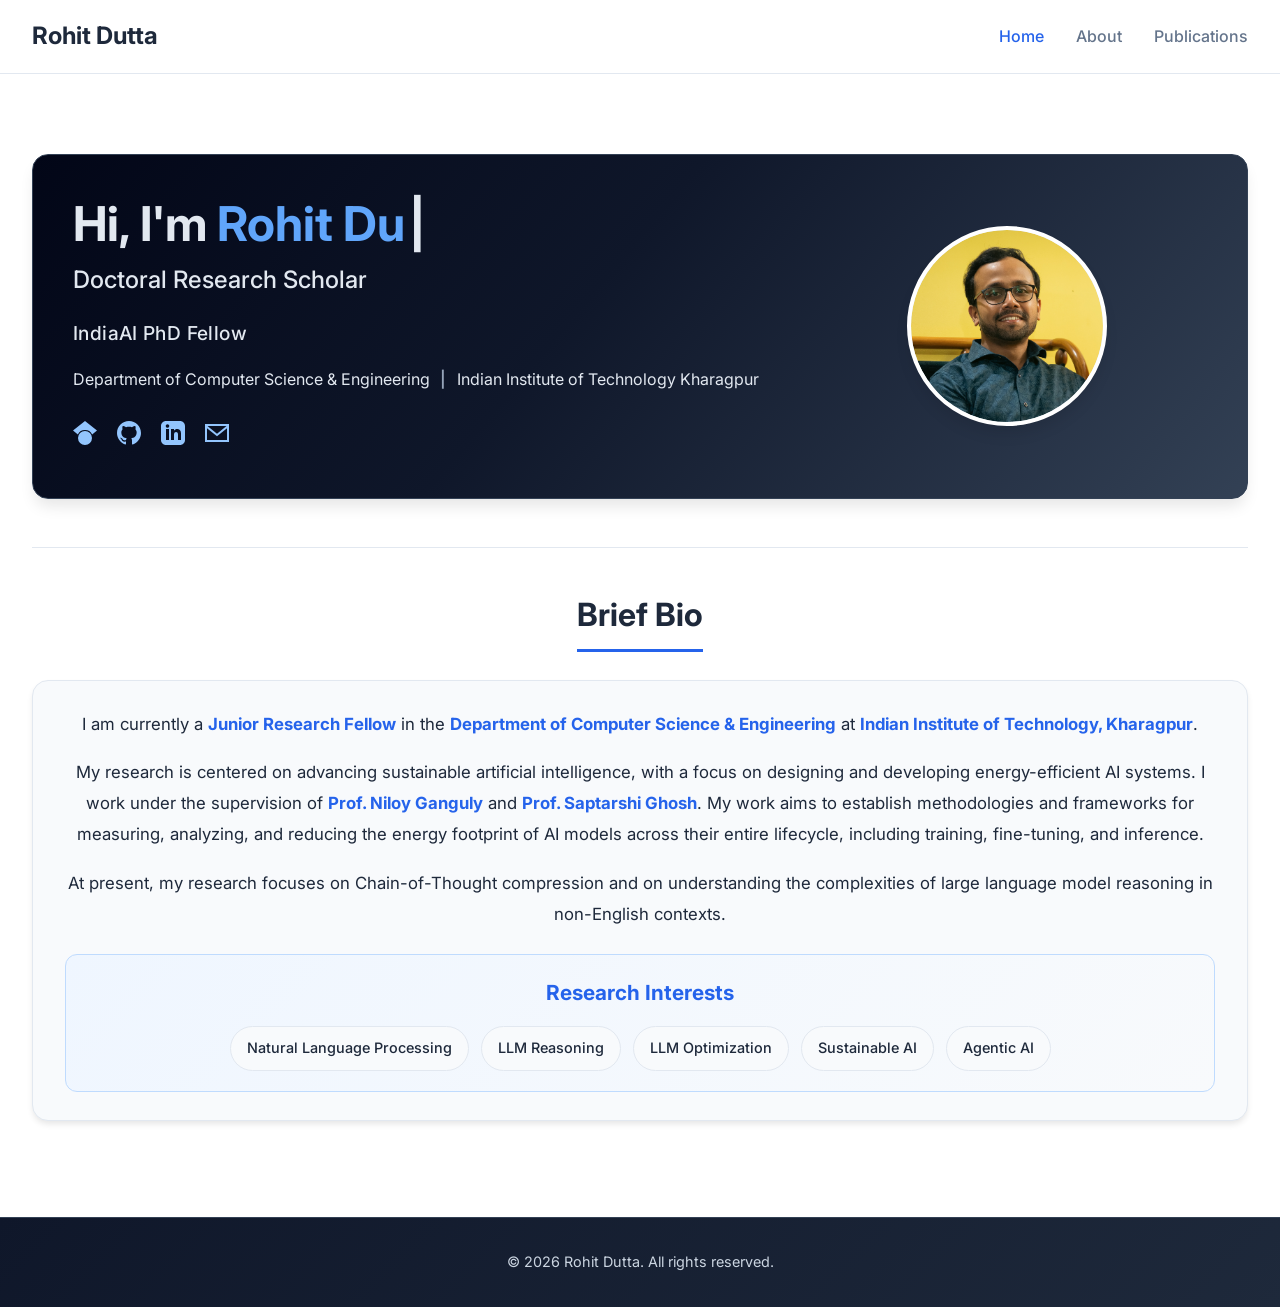
==== commit 8cac891a: "Add files via upload" ====
--- a/index.html
+++ b/index.html
@@ -13,11 +13,17 @@
     <nav class="navbar">
         <div class="nav-container">
             <a href="index.html" class="nav-logo">Rohit Dutta</a>
-            <ul class="nav-menu">
+            <button class="nav-toggle" type="button" aria-label="Open navigation menu" aria-expanded="false" aria-controls="site-menu">
+                <span></span>
+                <span></span>
+                <span></span>
+            </button>
+            <ul class="nav-menu" id="site-menu">
                 <li><a href="index.html" class="nav-link active">Home</a></li>
                 <li><a href="about.html" class="nav-link">About</a></li>
                 <li><a href="publications.html" class="nav-link">Publications</a></li>
             </ul>
+            <button class="nav-overlay" type="button" aria-label="Close navigation menu"></button>
         </div>
     </nav>
 
@@ -80,40 +86,6 @@
         <p>&copy; 2026 Rohit Dutta. All rights reserved.</p>
     </footer>
 
-    <script>
-        (function () {
-            const heading = document.getElementById('typewriter-heading');
-            if (!heading) {
-                return;
-            }
-
-            const prefix = "Hi, I'm ";
-            const name = 'Rohit Dutta';
-            const cursor = '<span class="type-cursor" aria-hidden="true">|</span>';
-
-            let i = 0;
-            let j = 0;
-
-            const type = function () {
-                if (i < prefix.length) {
-                    heading.innerHTML = prefix.slice(0, i + 1) + cursor;
-                    i += 1;
-                    setTimeout(type, 70);
-                    return;
-                }
-
-                if (j < name.length) {
-                    heading.innerHTML = prefix + '<span class="highlight">' + name.slice(0, j + 1) + '</span>' + cursor;
-                    j += 1;
-                    setTimeout(type, 90);
-                    return;
-                }
-
-                heading.innerHTML = prefix + '<span class="highlight">' + name + '</span>';
-            };
-
-            type();
-        })();
-    </script>
+    <script src="script.js"></script>
 </body>
 </html>
--- a/styles.css
+++ b/styles.css
@@ -11,6 +11,7 @@
 	--max-width: 1100px;
 	--shadow: 0 4px 6px -1px rgba(0, 0, 0, 0.1);
 	--shadow-lg: 0 10px 15px -3px rgba(0, 0, 0, 0.1);
+	--radius: 8px;
 	--transition: all 0.2s ease;
 }
 
@@ -86,6 +87,36 @@
 	gap: 2rem;
 }
 
+.nav-toggle {
+	display: none;
+	width: 42px;
+	height: 42px;
+	border: 1px solid var(--border-color);
+	border-radius: 10px;
+	background: #fff;
+	align-items: center;
+	justify-content: center;
+	flex-direction: column;
+	gap: 0.28rem;
+	cursor: pointer;
+	padding: 0;
+	transition: var(--transition);
+	z-index: 1200;
+}
+
+.nav-toggle span {
+	display: block;
+	width: 18px;
+	height: 2px;
+	background: var(--text-color);
+	border-radius: 2px;
+	transition: var(--transition);
+}
+
+.nav-overlay {
+	display: none;
+}
+
 .nav-link {
 	color: var(--text-light);
 	font-weight: 500;
@@ -93,25 +124,9 @@
 	position: relative;
 }
 
-.nav-link::after {
-	content: '';
-	position: absolute;
-	bottom: 0;
-	left: 0;
-	width: 0;
-	height: 2px;
-	background: var(--primary-color);
-	transition: var(--transition);
-}
-
 .nav-link:hover,
 .nav-link.active {
 	color: var(--primary-color);
-}
-
-.nav-link:hover::after,
-.nav-link.active::after {
-	width: 100%;
 }
 
 .main-content {
@@ -122,7 +137,7 @@
 }
 
 .hero {
-	padding: 2rem 0;
+	padding: 2rem 0 2rem;
 }
 
 .hero-content {
@@ -145,8 +160,13 @@
 }
 
 @keyframes cursor-blink {
-	0%, 100% { opacity: 1; }
-	50% { opacity: 0; }
+	0%,
+	100% {
+		opacity: 1;
+	}
+	50% {
+		opacity: 0;
+	}
 }
 
 .hero-text h2 {
@@ -194,6 +214,19 @@
 	border-radius: 50%;
 	border: 4px solid var(--border-color);
 	box-shadow: var(--shadow-lg);
+}
+
+.highlights {
+	padding: 2rem 0;
+	border-top: 1px solid var(--border-color);
+	margin-top: 2rem;
+}
+
+.highlights h1 {
+    display: inline-block;
+	font-size: 2rem;
+    margin-bottom: 1rem;
+	border-bottom: 3px solid var(--primary-color);
 }
 
 .interest-tags {
@@ -287,7 +320,7 @@
 .research-interests-intro {
 	margin-top: 0;
 	font-weight: 600;
-	font-size: 1.3rem;
+    font-size: 1.3rem;
 	color: var(--primary-dark);
 }
 
@@ -366,13 +399,284 @@
 	font-size: 1.1rem;
 }
 
+.about-section {
+	margin-bottom: 3rem;
+}
+
+.about-content {
+	display: grid;
+	grid-template-columns: 250px 1fr;
+	gap: 3rem;
+	align-items: start;
+}
+
+.profile-photo-large,
+.photo-placeholder {
+	width: 100%;
+	border-radius: var(--radius);
+	box-shadow: var(--shadow);
+}
+
+.photo-placeholder {
+	height: 300px;
+	background: #e2e8f0;
+	display: flex;
+	align-items: center;
+	justify-content: center;
+	color: #64748b;
+}
+
+.about-text h2 {
+	margin-bottom: 1rem;
+	font-size: 1.5rem;
+}
+
+.about-text p {
+	margin-bottom: 1rem;
+}
+
+.education-section,
+.experience-section,
+.skills-section {
+	margin-bottom: 3rem;
+}
+
+.education-section h2,
+.experience-section h2,
+.skills-section h2 {
+	font-size: 1.5rem;
+	margin-bottom: 1.5rem;
+	padding-bottom: 0.5rem;
+	border-bottom: 2px solid var(--primary-color);
+	display: inline-block;
+}
+
+.timeline {
+	position: relative;
+	padding-left: 2rem;
+}
+
+.timeline::before {
+	content: '';
+	position: absolute;
+	left: 0;
+	top: 0;
+	bottom: 0;
+	width: 2px;
+	background: var(--border-color);
+}
+
+.timeline-item {
+	position: relative;
+	padding-bottom: 2rem;
+	display: grid;
+	grid-template-columns: 120px 1fr;
+	gap: 1.5rem;
+}
+
+.timeline-item::before {
+	content: '';
+	position: absolute;
+	left: -2rem;
+	top: 0.5rem;
+	width: 10px;
+	height: 10px;
+	border-radius: 50%;
+	background: var(--primary-color);
+	transform: translateX(-4px);
+}
+
+.timeline-date {
+	font-weight: 600;
+	color: var(--primary-color);
+	font-size: 0.9rem;
+}
+
+.timeline-content h3 {
+	font-size: 1.1rem;
+	margin-bottom: 0.25rem;
+}
+
+.timeline-content .institution {
+	color: var(--text-light);
+	font-weight: 500;
+	margin-bottom: 0.25rem;
+}
+
+.timeline-content p {
+	font-size: 0.95rem;
+}
+
+.skills-grid {
+	display: grid;
+	grid-template-columns: repeat(auto-fit, minmax(200px, 1fr));
+	gap: 2rem;
+}
+
+.skill-category h3 {
+	font-size: 1rem;
+	margin-bottom: 0.75rem;
+	color: var(--text-light);
+}
+
+.skill-tags {
+	display: flex;
+	flex-wrap: wrap;
+	gap: 0.75rem;
+}
+
+.pub-category {
+	margin-bottom: 3rem;
+}
+
+.pub-category h2 {
+	font-size: 1.5rem;
+	margin-bottom: 1.5rem;
+	padding-bottom: 0.5rem;
+	border-bottom: 2px solid var(--primary-color);
+	display: inline-block;
+}
+
+.publication-item {
+	display: grid;
+	grid-template-columns: 60px 1fr;
+	gap: 1.5rem;
+	padding: 1.5rem;
+	margin-bottom: 1rem;
+	background: var(--background-alt);
+	border-radius: var(--radius);
+	border: 1px solid var(--border-color);
+	transition: var(--transition);
+}
+
+.publication-item:hover {
+	box-shadow: var(--shadow);
+	border-color: var(--primary-color);
+}
+
+.pub-year {
+	font-weight: 700;
+	color: var(--primary-color);
+	font-size: 0.9rem;
+}
+
+.pub-title {
+	font-size: 1.1rem;
+	margin-bottom: 0.5rem;
+	line-height: 1.4;
+}
+
+.pub-authors {
+	font-size: 0.95rem;
+	margin-bottom: 0.25rem;
+}
+
+.pub-venue {
+	font-size: 0.9rem;
+	color: var(--text-light);
+	margin-bottom: 0.75rem;
+}
+
+.pub-links {
+	display: flex;
+	gap: 0.75rem;
+	flex-wrap: wrap;
+}
+
+.pub-link {
+	display: inline-block;
+	padding: 0.25rem 0.75rem;
+	font-size: 0.85rem;
+	font-weight: 500;
+	background: #fff;
+	border: 1px solid var(--border-color);
+	border-radius: 4px;
+	color: var(--text-color);
+}
+
+.pub-link:hover {
+	background: var(--primary-color);
+	border-color: var(--primary-color);
+	color: #fff;
+}
+
 @media (max-width: 768px) {
 	.nav-container {
 		padding: 1rem;
+		position: relative;
+	}
+
+	body.menu-open {
+		overflow: hidden;
+	}
+
+	.nav-toggle {
+		display: inline-flex;
+	}
+
+	.nav-toggle.open span:nth-child(1) {
+		transform: translateY(6px) rotate(45deg);
+	}
+
+	.nav-toggle.open span:nth-child(2) {
+		opacity: 0;
+	}
+
+	.nav-toggle.open span:nth-child(3) {
+		transform: translateY(-6px) rotate(-45deg);
 	}
 
 	.nav-menu {
-		gap: 1rem;
+		position: fixed;
+		top: 0;
+		right: 0;
+		height: 100vh;
+		width: min(280px, 80vw);
+		padding: 6rem 1.4rem 1.6rem;
+		background: #ffffff;
+		border-left: 1px solid var(--border-color);
+		box-shadow: -8px 0 24px rgba(15, 23, 42, 0.16);
+		display: flex;
+		flex-direction: column;
+		gap: 0.25rem;
+		z-index: 1150;
+		transform: translateX(100%);
+		transition: transform 0.28s ease;
+	}
+
+	.nav-menu.open {
+		transform: translateX(0);
+	}
+
+	.nav-menu li {
+		width: 100%;
+	}
+
+	.nav-link {
+		display: block;
+		padding: 0.75rem 0.25rem;
+	}
+
+	.nav-link::after {
+		bottom: 0.35rem;
+	}
+
+	.nav-overlay {
+		display: block;
+		position: fixed;
+		inset: 0;
+		background: rgba(15, 23, 42, 0.35);
+		opacity: 0;
+		pointer-events: none;
+		border: 0;
+		padding: 0;
+		z-index: 1100;
+		transition: opacity 0.25s ease;
+	}
+
+	.nav-overlay.open {
+		opacity: 1;
+		pointer-events: auto;
 	}
 
 	.main-content {
@@ -383,10 +687,13 @@
 		grid-template-columns: 1fr;
 		gap: 2rem;
 		text-align: center;
+		justify-items: center;
 	}
 
 	.hero-image {
 		order: -1;
+		display: flex;
+		justify-content: center;
 	}
 
 	.tagline {
@@ -396,4 +703,35 @@
 	.tagline .divider {
 		display: none;
 	}
-}
+
+	.social-block {
+		justify-content: center;
+	}
+
+	.about-content {
+		grid-template-columns: 1fr;
+	}
+
+	.about-image {
+		text-align: center;
+	}
+
+	.profile-photo-large,
+	.photo-placeholder {
+		width: 200px;
+	}
+
+	.timeline-item {
+		grid-template-columns: 1fr;
+		gap: 0.5rem;
+	}
+
+	.publication-item {
+		grid-template-columns: 1fr;
+		gap: 0.5rem;
+	}
+
+	.pub-year {
+		font-size: 0.85rem;
+	}
+}
